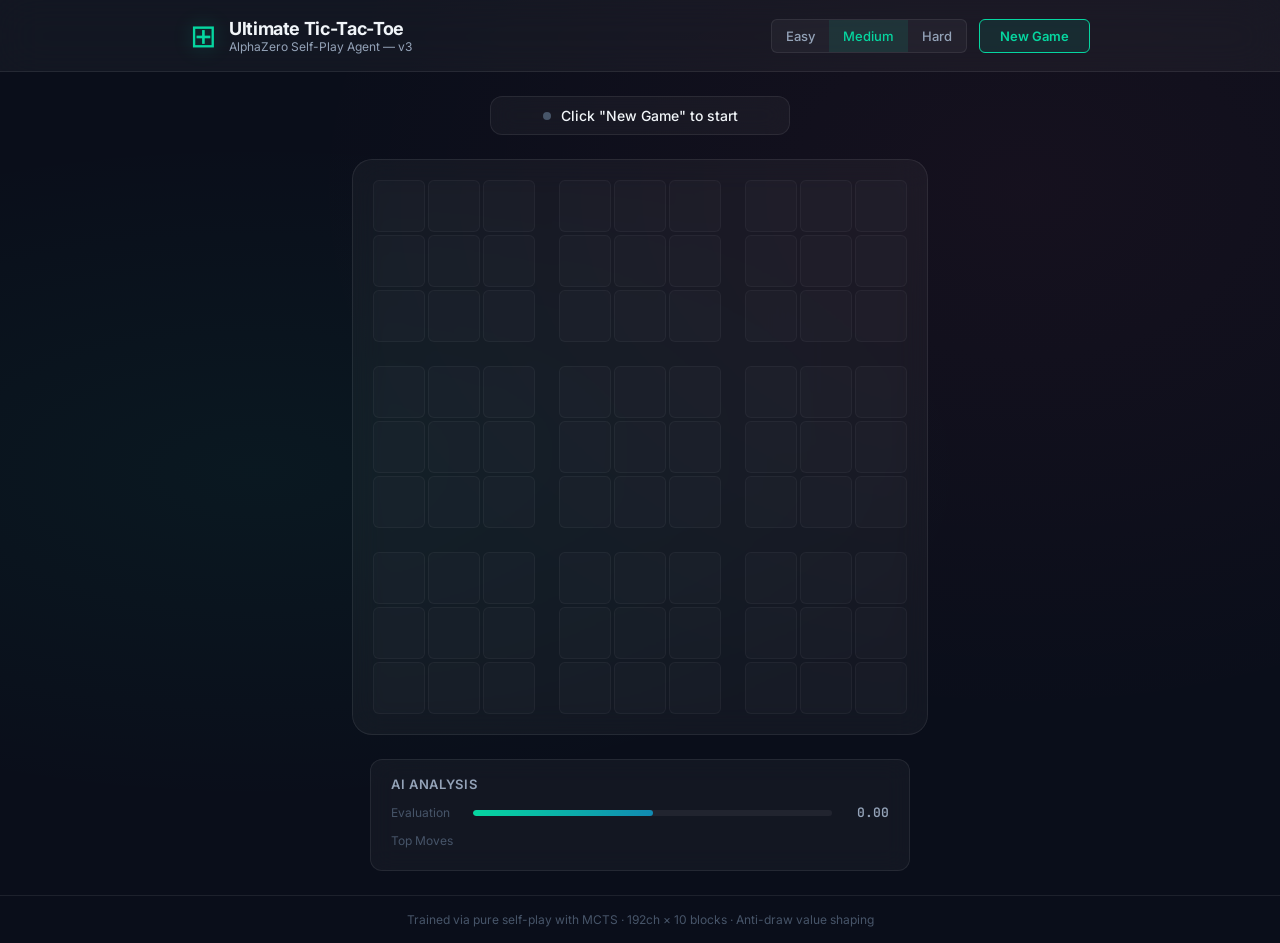
==== web_app/static/index.html @ 400d0bb5 "refactor: Migrate to uv and move web_app to dedicated folder - Created pyproject.toml to handle depe" ====
<!DOCTYPE html>
<html lang="en">
<head>
    <meta charset="UTF-8">
    <meta name="viewport" content="width=device-width, initial-scale=1.0">
    <title>Ultimate Tic-Tac-Toe — AlphaZero AI</title>
    <meta name="description" content="Play Ultimate Tic-Tac-Toe against a self-trained AlphaZero AI in your browser.">
    <link rel="preconnect" href="https://fonts.googleapis.com">
    <link rel="preconnect" href="https://fonts.gstatic.com" crossorigin>
    <link href="https://fonts.googleapis.com/css2?family=Inter:wght@300;400;500;600;700;800&family=JetBrains+Mono:wght@400;600&display=swap" rel="stylesheet">
    <link rel="stylesheet" href="/static/style.css">
</head>
<body>
    <div class="app">
        <!-- Header -->
        <header class="header">
            <div class="header-content">
                <div class="logo">
                    <span class="logo-icon">⊞</span>
                    <div>
                        <h1>Ultimate Tic-Tac-Toe</h1>
                        <p class="subtitle">AlphaZero Self-Play Agent — v3</p>
                    </div>
                </div>
                <div class="controls">
                    <div class="difficulty-selector" id="difficulty-selector">
                        <button class="diff-btn" data-diff="easy">Easy</button>
                        <button class="diff-btn active" data-diff="medium">Medium</button>
                        <button class="diff-btn" data-diff="hard">Hard</button>
                    </div>
                    <button class="btn-new-game" id="btn-new-game">New Game</button>
                </div>
            </div>
        </header>

        <!-- Main content -->
        <main class="main">
            <!-- Status bar -->
            <div class="status-bar" id="status-bar">
                <div class="status-indicator" id="status-indicator"></div>
                <span id="status-text">Click "New Game" to start</span>
            </div>

            <!-- Game board -->
            <div class="board-container">
                <div class="board" id="board">
                    <!-- 9 sub-boards, each with 9 cells -->
                </div>
            </div>

            <!-- AI Analysis Panel -->
            <div class="analysis-panel" id="analysis-panel">
                <h3>AI Analysis</h3>
                <div class="analysis-content">
                    <div class="eval-bar-container">
                        <div class="eval-label">Evaluation</div>
                        <div class="eval-bar">
                            <div class="eval-fill" id="eval-fill"></div>
                        </div>
                        <div class="eval-value" id="eval-value">0.00</div>
                    </div>
                    <div class="top-moves" id="top-moves">
                        <div class="top-moves-label">Top Moves</div>
                    </div>
                </div>
            </div>
        </main>

        <!-- Footer -->
        <footer class="footer">
            <p>Trained via pure self-play with MCTS · 192ch × 10 blocks · Anti-draw value shaping</p>
        </footer>
    </div>

    <!-- Overlay for game result -->
    <div class="result-overlay" id="result-overlay">
        <div class="result-card" id="result-card">
            <div class="result-icon" id="result-icon"></div>
            <h2 id="result-title"></h2>
            <p id="result-subtitle"></p>
            <button class="btn-new-game" id="btn-play-again">Play Again</button>
        </div>
    </div>

    <script src="/static/main.js"></script>
</body>
</html>
---- static/style.css ----
/* ── Reset & Base ──────────────────────────────────────────────────────── */
*, *::before, *::after {
    box-sizing: border-box;
    margin: 0;
    padding: 0;
}

:root {
    --bg-primary: #0a0e1a;
    --bg-secondary: #111827;
    --bg-card: rgba(17, 24, 39, 0.7);
    --bg-glass: rgba(255, 255, 255, 0.04);
    --border-glass: rgba(255, 255, 255, 0.08);
    --text-primary: #f1f5f9;
    --text-secondary: #94a3b8;
    --text-dim: #475569;
    
    --cyan: #06d6a0;
    --cyan-glow: rgba(6, 214, 160, 0.3);
    --magenta: #ef476f;
    --magenta-glow: rgba(239, 71, 111, 0.3);
    --gold: #ffd166;
    --gold-glow: rgba(255, 209, 102, 0.2);
    --blue: #118ab2;
    --blue-glow: rgba(17, 138, 178, 0.3);

    --cell-size: 52px;
    --gap-inner: 3px;
    --gap-outer: 8px;
    --radius-sm: 6px;
    --radius-md: 12px;
    --radius-lg: 20px;

    --transition-fast: 0.15s ease;
    --transition-med: 0.3s cubic-bezier(0.4, 0, 0.2, 1);
}

body {
    font-family: 'Inter', -apple-system, BlinkMacSystemFont, sans-serif;
    background: var(--bg-primary);
    color: var(--text-primary);
    min-height: 100vh;
    overflow-x: hidden;
    background-image: 
        radial-gradient(ellipse at 20% 50%, rgba(6, 214, 160, 0.05) 0%, transparent 50%),
        radial-gradient(ellipse at 80% 20%, rgba(239, 71, 111, 0.05) 0%, transparent 50%);
}

/* ── App Layout ────────────────────────────────────────────────────────── */
.app {
    display: flex;
    flex-direction: column;
    min-height: 100vh;
}

/* ── Header ────────────────────────────────────────────────────────────── */
.header {
    padding: 16px 24px;
    border-bottom: 1px solid var(--border-glass);
    background: var(--bg-glass);
    backdrop-filter: blur(20px);
    -webkit-backdrop-filter: blur(20px);
}

.header-content {
    max-width: 900px;
    margin: 0 auto;
    display: flex;
    align-items: center;
    justify-content: space-between;
    flex-wrap: wrap;
    gap: 16px;
}

.logo {
    display: flex;
    align-items: center;
    gap: 12px;
}

.logo-icon {
    font-size: 32px;
    color: var(--cyan);
    text-shadow: 0 0 20px var(--cyan-glow);
}

.logo h1 {
    font-size: 18px;
    font-weight: 700;
    letter-spacing: -0.02em;
}

.logo .subtitle {
    font-size: 12px;
    color: var(--text-secondary);
    font-weight: 400;
}

.controls {
    display: flex;
    align-items: center;
    gap: 12px;
}

.difficulty-selector {
    display: flex;
    background: var(--bg-glass);
    border: 1px solid var(--border-glass);
    border-radius: var(--radius-sm);
    overflow: hidden;
}

.diff-btn {
    padding: 8px 14px;
    border: none;
    background: transparent;
    color: var(--text-secondary);
    font-family: inherit;
    font-size: 13px;
    font-weight: 500;
    cursor: pointer;
    transition: all var(--transition-fast);
}

.diff-btn:hover {
    color: var(--text-primary);
    background: rgba(255, 255, 255, 0.05);
}

.diff-btn.active {
    color: var(--cyan);
    background: rgba(6, 214, 160, 0.1);
}

.btn-new-game {
    padding: 8px 20px;
    border: 1px solid var(--cyan);
    border-radius: var(--radius-sm);
    background: rgba(6, 214, 160, 0.1);
    color: var(--cyan);
    font-family: inherit;
    font-size: 13px;
    font-weight: 600;
    cursor: pointer;
    transition: all var(--transition-fast);
}

.btn-new-game:hover {
    background: rgba(6, 214, 160, 0.2);
    box-shadow: 0 0 20px var(--cyan-glow);
}

/* ── Main ──────────────────────────────────────────────────────────────── */
.main {
    flex: 1;
    display: flex;
    flex-direction: column;
    align-items: center;
    padding: 24px;
    gap: 24px;
}

/* ── Status Bar ────────────────────────────────────────────────────────── */
.status-bar {
    display: flex;
    align-items: center;
    gap: 10px;
    padding: 10px 20px;
    background: var(--bg-glass);
    border: 1px solid var(--border-glass);
    border-radius: var(--radius-md);
    backdrop-filter: blur(12px);
    font-size: 14px;
    font-weight: 500;
    min-width: 300px;
    justify-content: center;
}

.status-indicator {
    width: 8px;
    height: 8px;
    border-radius: 50%;
    background: var(--text-dim);
    transition: background var(--transition-med);
}

.status-indicator.your-turn {
    background: var(--cyan);
    box-shadow: 0 0 8px var(--cyan-glow);
    animation: pulse-glow 2s infinite;
}

.status-indicator.ai-turn {
    background: var(--magenta);
    box-shadow: 0 0 8px var(--magenta-glow);
    animation: pulse-glow 1s infinite;
}

.status-indicator.game-over {
    background: var(--gold);
    box-shadow: 0 0 8px var(--gold-glow);
}

@keyframes pulse-glow {
    0%, 100% { opacity: 1; }
    50% { opacity: 0.5; }
}

/* ── Board ─────────────────────────────────────────────────────────────── */
.board-container {
    position: relative;
}

.board {
    display: grid;
    grid-template-columns: repeat(3, 1fr);
    grid-template-rows: repeat(3, 1fr);
    gap: var(--gap-outer);
    padding: 12px;
    background: var(--bg-glass);
    border: 1px solid var(--border-glass);
    border-radius: var(--radius-lg);
    backdrop-filter: blur(16px);
}

.sub-board {
    display: grid;
    grid-template-columns: repeat(3, 1fr);
    grid-template-rows: repeat(3, 1fr);
    gap: var(--gap-inner);
    padding: 6px;
    border-radius: var(--radius-md);
    border: 2px solid transparent;
    transition: all var(--transition-med);
    position: relative;
    overflow: hidden;
}

.sub-board.active {
    border-color: var(--cyan);
    background: rgba(6, 214, 160, 0.06);
    box-shadow: 
        0 0 12px rgba(6, 214, 160, 0.25),
        0 0 32px rgba(6, 214, 160, 0.12),
        inset 0 0 16px rgba(6, 214, 160, 0.04);
    animation: board-pulse 2s ease-in-out infinite;
}

.sub-board.active-single {
    border-color: var(--cyan);
    border-width: 2.5px;
    background: rgba(6, 214, 160, 0.08);
    box-shadow: 
        0 0 16px rgba(6, 214, 160, 0.35),
        0 0 40px rgba(6, 214, 160, 0.15),
        inset 0 0 20px rgba(6, 214, 160, 0.06);
    animation: board-pulse-strong 1.8s ease-in-out infinite;
}

@keyframes board-pulse {
    0%, 100% { box-shadow: 0 0 12px rgba(6, 214, 160, 0.25), 0 0 32px rgba(6, 214, 160, 0.12); }
    50% { box-shadow: 0 0 18px rgba(6, 214, 160, 0.35), 0 0 40px rgba(6, 214, 160, 0.18); }
}

@keyframes board-pulse-strong {
    0%, 100% { 
        box-shadow: 0 0 16px rgba(6, 214, 160, 0.35), 0 0 40px rgba(6, 214, 160, 0.15);
        border-color: var(--cyan);
    }
    50% { 
        box-shadow: 0 0 24px rgba(6, 214, 160, 0.5), 0 0 56px rgba(6, 214, 160, 0.25);
        border-color: rgba(6, 214, 160, 0.7);
    }
}

.sub-board.won-p1 {
    background: rgba(6, 214, 160, 0.08);
    border-color: rgba(6, 214, 160, 0.3);
}

.sub-board.won-p2 {
    background: rgba(239, 71, 111, 0.08);
    border-color: rgba(239, 71, 111, 0.3);
}

.sub-board.drawn {
    background: rgba(255, 255, 255, 0.02);
    border-color: rgba(255, 255, 255, 0.06);
}

/* Won/drawn overlay */
.sub-board-overlay {
    position: absolute;
    inset: 0;
    display: flex;
    align-items: center;
    justify-content: center;
    font-size: 48px;
    font-weight: 800;
    border-radius: var(--radius-md);
    z-index: 2;
    animation: pop-in 0.4s cubic-bezier(0.34, 1.56, 0.64, 1);
    pointer-events: none;
}

.sub-board-overlay.p1 {
    color: var(--cyan);
    background: rgba(6, 214, 160, 0.12);
    text-shadow: 0 0 30px var(--cyan-glow);
}

.sub-board-overlay.p2 {
    color: var(--magenta);
    background: rgba(239, 71, 111, 0.12);
    text-shadow: 0 0 30px var(--magenta-glow);
}

.sub-board-overlay.draw {
    color: var(--text-dim);
    background: rgba(255, 255, 255, 0.04);
    font-size: 28px;
}

@keyframes pop-in {
    0% { transform: scale(0); opacity: 0; }
    100% { transform: scale(1); opacity: 1; }
}

/* ── Cells ─────────────────────────────────────────────────────────────── */
.cell {
    width: var(--cell-size);
    height: var(--cell-size);
    display: flex;
    align-items: center;
    justify-content: center;
    border-radius: var(--radius-sm);
    background: rgba(255, 255, 255, 0.02);
    border: 1px solid rgba(255, 255, 255, 0.04);
    font-size: 22px;
    font-weight: 700;
    cursor: default;
    transition: all var(--transition-fast);
    user-select: none;
    position: relative;
}

.cell.playable {
    cursor: pointer;
}

.cell.playable:hover {
    background: rgba(6, 214, 160, 0.1);
    border-color: rgba(6, 214, 160, 0.3);
    transform: scale(1.08);
}

.cell.p1 {
    color: var(--cyan);
    text-shadow: 0 0 12px var(--cyan-glow);
}

.cell.p2 {
    color: var(--magenta);
    text-shadow: 0 0 12px var(--magenta-glow);
}

.cell.ai-last-move {
    animation: ai-flash 0.6s ease;
}

@keyframes ai-flash {
    0% { background: rgba(239, 71, 111, 0.3); transform: scale(1.15); }
    100% { background: rgba(255, 255, 255, 0.02); transform: scale(1); }
}

/* ── Analysis Panel ────────────────────────────────────────────────────── */
.analysis-panel {
    width: 100%;
    max-width: 540px;
    background: var(--bg-glass);
    border: 1px solid var(--border-glass);
    border-radius: var(--radius-md);
    padding: 16px 20px;
    backdrop-filter: blur(12px);
}

.analysis-panel h3 {
    font-size: 13px;
    font-weight: 600;
    color: var(--text-secondary);
    text-transform: uppercase;
    letter-spacing: 0.05em;
    margin-bottom: 12px;
}

.analysis-content {
    display: flex;
    flex-direction: column;
    gap: 12px;
}

.eval-bar-container {
    display: flex;
    align-items: center;
    gap: 12px;
}

.eval-label {
    font-size: 12px;
    color: var(--text-dim);
    min-width: 70px;
}

.eval-bar {
    flex: 1;
    height: 6px;
    background: rgba(255, 255, 255, 0.06);
    border-radius: 3px;
    overflow: hidden;
}

.eval-fill {
    height: 100%;
    width: 50%;
    background: linear-gradient(90deg, var(--cyan), var(--blue));
    border-radius: 3px;
    transition: width var(--transition-med);
}

.eval-value {
    font-family: 'JetBrains Mono', monospace;
    font-size: 13px;
    font-weight: 600;
    color: var(--text-secondary);
    min-width: 45px;
    text-align: right;
}

.top-moves-label {
    font-size: 12px;
    color: var(--text-dim);
    margin-bottom: 6px;
}

.top-move-row {
    display: flex;
    align-items: center;
    gap: 8px;
    padding: 4px 0;
    font-size: 13px;
}

.top-move-coord {
    font-family: 'JetBrains Mono', monospace;
    color: var(--text-secondary);
    min-width: 50px;
}

.top-move-bar {
    flex: 1;
    height: 4px;
    background: rgba(255, 255, 255, 0.04);
    border-radius: 2px;
    overflow: hidden;
}

.top-move-bar-fill {
    height: 100%;
    background: var(--magenta);
    border-radius: 2px;
    transition: width var(--transition-med);
}

.top-move-pct {
    font-family: 'JetBrains Mono', monospace;
    font-size: 12px;
    color: var(--text-dim);
    min-width: 40px;
    text-align: right;
}

/* ── Footer ────────────────────────────────────────────────────────────── */
.footer {
    padding: 16px 24px;
    text-align: center;
    font-size: 12px;
    color: var(--text-dim);
    border-top: 1px solid var(--border-glass);
}

/* ── Result Overlay ────────────────────────────────────────────────────── */
.result-overlay {
    position: fixed;
    inset: 0;
    background: rgba(10, 14, 26, 0.85);
    backdrop-filter: blur(8px);
    display: flex;
    align-items: center;
    justify-content: center;
    z-index: 100;
    opacity: 0;
    pointer-events: none;
    transition: opacity var(--transition-med);
}

.result-overlay.visible {
    opacity: 1;
    pointer-events: auto;
}

.result-card {
    background: var(--bg-secondary);
    border: 1px solid var(--border-glass);
    border-radius: var(--radius-lg);
    padding: 48px;
    text-align: center;
    transform: scale(0.9);
    transition: transform var(--transition-med);
    max-width: 400px;
}

.result-overlay.visible .result-card {
    transform: scale(1);
}

.result-icon {
    font-size: 64px;
    margin-bottom: 16px;
}

.result-card h2 {
    font-size: 28px;
    font-weight: 800;
    margin-bottom: 8px;
}

.result-card p {
    color: var(--text-secondary);
    margin-bottom: 24px;
}

.result-card .btn-new-game {
    padding: 12px 32px;
    font-size: 15px;
}

/* ── Thinking spinner ──────────────────────────────────────────────────── */
.thinking-dots::after {
    content: '';
    animation: dots 1.5s steps(4, end) infinite;
}

@keyframes dots {
    0% { content: ''; }
    25% { content: '.'; }
    50% { content: '..'; }
    75% { content: '...'; }
}

/* ── Responsive ────────────────────────────────────────────────────────── */
@media (max-width: 600px) {
    :root {
        --cell-size: 36px;
        --gap-outer: 5px;
        --gap-inner: 2px;
    }

    .header-content {
        flex-direction: column;
        align-items: flex-start;
    }

    .sub-board-overlay {
        font-size: 32px;
    }
}
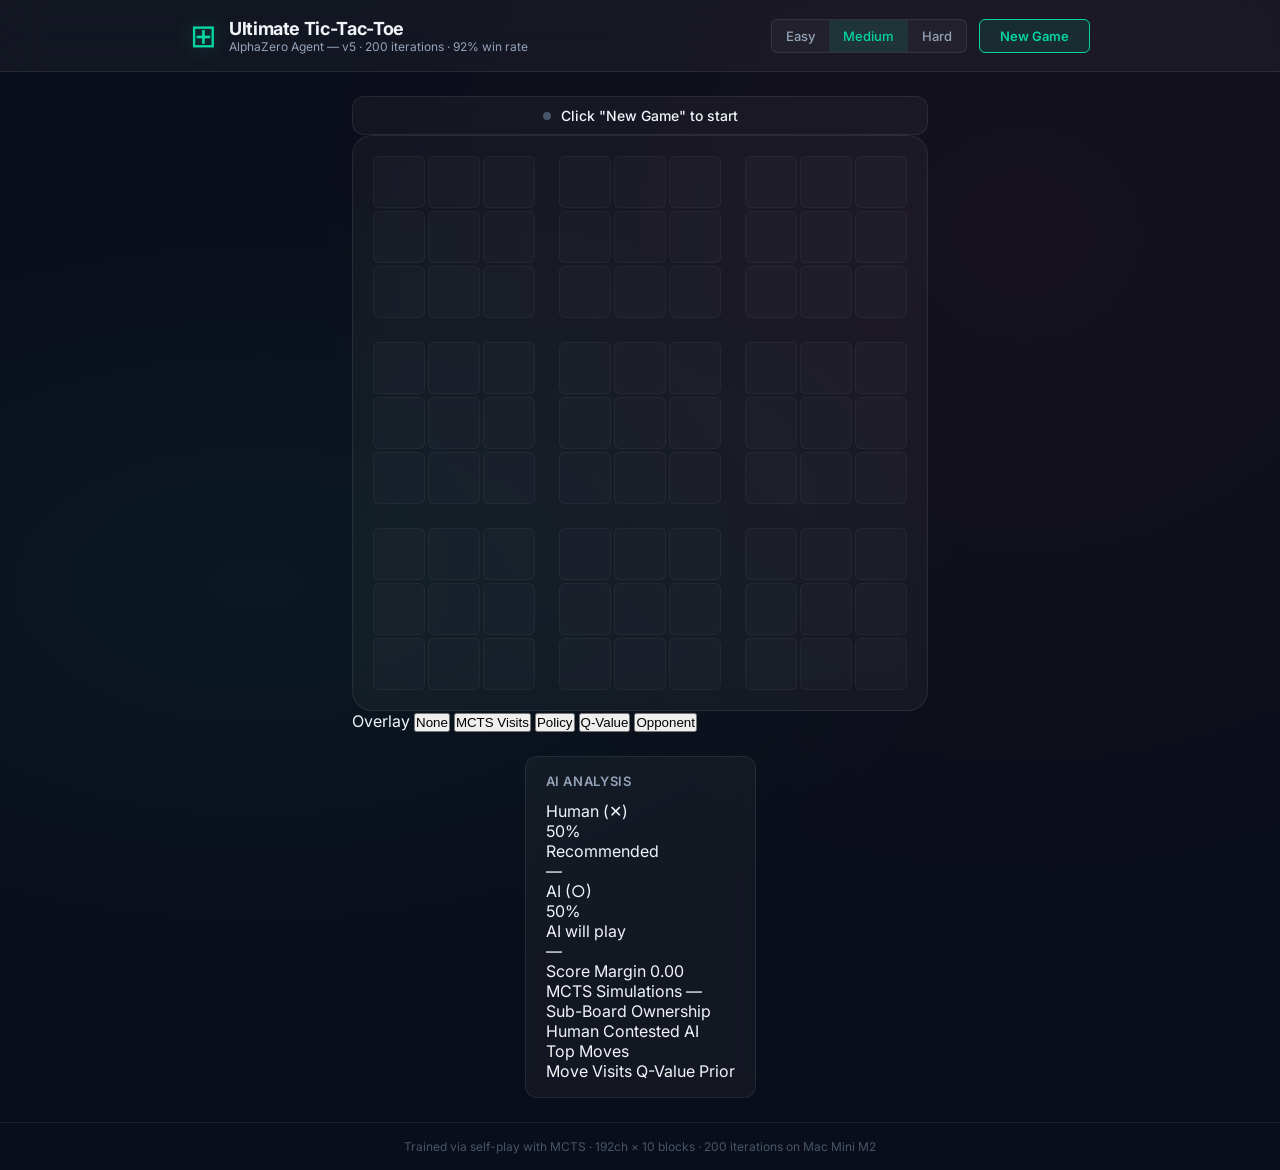
==== commit f9d561df: "wip: save flask app changes before merge" ====
--- a/web_app/static/index.html
+++ b/web_app/static/index.html
@@ -4,7 +4,7 @@
     <meta charset="UTF-8">
     <meta name="viewport" content="width=device-width, initial-scale=1.0">
     <title>Ultimate Tic-Tac-Toe — AlphaZero AI</title>
-    <meta name="description" content="Play Ultimate Tic-Tac-Toe against a self-trained AlphaZero AI in your browser.">
+    <meta name="description" content="Play Ultimate Tic-Tac-Toe against a self-trained AlphaZero AI — see how it thinks in real-time.">
     <link rel="preconnect" href="https://fonts.googleapis.com">
     <link rel="preconnect" href="https://fonts.gstatic.com" crossorigin>
     <link href="https://fonts.googleapis.com/css2?family=Inter:wght@300;400;500;600;700;800&family=JetBrains+Mono:wght@400;600&display=swap" rel="stylesheet">
@@ -19,7 +19,7 @@
                     <span class="logo-icon">⊞</span>
                     <div>
                         <h1>Ultimate Tic-Tac-Toe</h1>
-                        <p class="subtitle">AlphaZero Self-Play Agent — v3</p>
+                        <p class="subtitle">AlphaZero Agent — v5 · 200 iterations · 92% win rate</p>
                     </div>
                 </div>
                 <div class="controls">
@@ -33,34 +33,97 @@
             </div>
         </header>
 
-        <!-- Main content -->
+        <!-- Main content — side by side -->
         <main class="main">
-            <!-- Status bar -->
-            <div class="status-bar" id="status-bar">
-                <div class="status-indicator" id="status-indicator"></div>
-                <span id="status-text">Click "New Game" to start</span>
-            </div>
+            <!-- Left: Game board -->
+            <div class="game-side">
+                <!-- Status bar -->
+                <div class="status-bar" id="status-bar">
+                    <div class="status-indicator" id="status-indicator"></div>
+                    <span id="status-text">Click "New Game" to start</span>
+                </div>
 
-            <!-- Game board -->
-            <div class="board-container">
-                <div class="board" id="board">
-                    <!-- 9 sub-boards, each with 9 cells -->
+                <!-- Game board -->
+                <div class="board-container">
+                    <div class="board" id="board">
+                        <!-- 9 sub-boards, each with 9 cells -->
+                    </div>
+                </div>
+
+                <!-- Visualization toggle bar -->
+                <div class="viz-toggle-bar" id="viz-toggle-bar">
+                    <span class="viz-label">Overlay</span>
+                    <button class="viz-btn active" data-mode="none">None</button>
+                    <button class="viz-btn" data-mode="visits">MCTS Visits</button>
+                    <button class="viz-btn" data-mode="policy">Policy</button>
+                    <button class="viz-btn" data-mode="qvalue">Q-Value</button>
+                    <button class="viz-btn" data-mode="opponent">Opponent</button>
                 </div>
             </div>
 
-            <!-- AI Analysis Panel -->
-            <div class="analysis-panel" id="analysis-panel">
-                <h3>AI Analysis</h3>
-                <div class="analysis-content">
-                    <div class="eval-bar-container">
-                        <div class="eval-label">Evaluation</div>
-                        <div class="eval-bar">
-                            <div class="eval-fill" id="eval-fill"></div>
+            <!-- Right: AI Analysis Panel -->
+            <div class="analysis-side" id="analysis-side">
+                <div class="analysis-panel" id="analysis-panel">
+                    <h3>AI Analysis</h3>
+
+                    <!-- Evaluation: dual columns -->
+                    <div class="eval-dual">
+                        <div class="eval-col eval-col-human">
+                            <div class="eval-side-label">Human (✕)</div>
+                            <div class="eval-pct" id="eval-pct-human">50%</div>
+                            <div class="eval-best-label">Recommended</div>
+                            <div class="eval-best-move" id="eval-best-human">—</div>
                         </div>
-                        <div class="eval-value" id="eval-value">0.00</div>
+                        <div class="eval-bar-col">
+                            <div class="eval-bar-track">
+                                <div class="eval-bar-fill" id="eval-bar-fill"></div>
+                            </div>
+                        </div>
+                        <div class="eval-col eval-col-ai">
+                            <div class="eval-side-label">AI (○)</div>
+                            <div class="eval-pct" id="eval-pct-ai">50%</div>
+                            <div class="eval-best-label">AI will play</div>
+                            <div class="eval-best-move" id="eval-best-ai">—</div>
+                        </div>
                     </div>
-                    <div class="top-moves" id="top-moves">
-                        <div class="top-moves-label">Top Moves</div>
+
+                    <!-- Score margin -->
+                    <div class="score-margin-section">
+                        <div class="metric-row">
+                            <span class="metric-label">Score Margin</span>
+                            <span class="metric-value" id="score-margin-value">0.00</span>
+                        </div>
+                        <div class="metric-row">
+                            <span class="metric-label">MCTS Simulations</span>
+                            <span class="metric-value" id="sims-value">—</span>
+                        </div>
+                    </div>
+
+                    <!-- Ownership map -->
+                    <div class="ownership-section">
+                        <div class="section-label">Sub-Board Ownership</div>
+                        <div class="ownership-grid" id="ownership-grid">
+                            <!-- 9 ownership cells -->
+                        </div>
+                        <div class="ownership-legend">
+                            <span class="own-leg-item"><span class="own-dot human"></span>Human</span>
+                            <span class="own-leg-item"><span class="own-dot contested"></span>Contested</span>
+                            <span class="own-leg-item"><span class="own-dot ai"></span>AI</span>
+                        </div>
+                    </div>
+
+                    <!-- Top moves -->
+                    <div class="top-moves-section">
+                        <div class="section-label">Top Moves</div>
+                        <div class="top-moves-header">
+                            <span class="tm-col tm-col-move">Move</span>
+                            <span class="tm-col tm-col-bar">Visits</span>
+                            <span class="tm-col tm-col-q">Q-Value</span>
+                            <span class="tm-col tm-col-prior">Prior</span>
+                        </div>
+                        <div class="top-moves-list" id="top-moves-list">
+                            <!-- populated by JS -->
+                        </div>
                     </div>
                 </div>
             </div>
@@ -68,7 +131,7 @@
 
         <!-- Footer -->
         <footer class="footer">
-            <p>Trained via pure self-play with MCTS · 192ch × 10 blocks · Anti-draw value shaping</p>
+            <p>Trained via self-play with MCTS · 192ch × 10 blocks · 200 iterations on Mac Mini M2</p>
         </footer>
     </div>
 
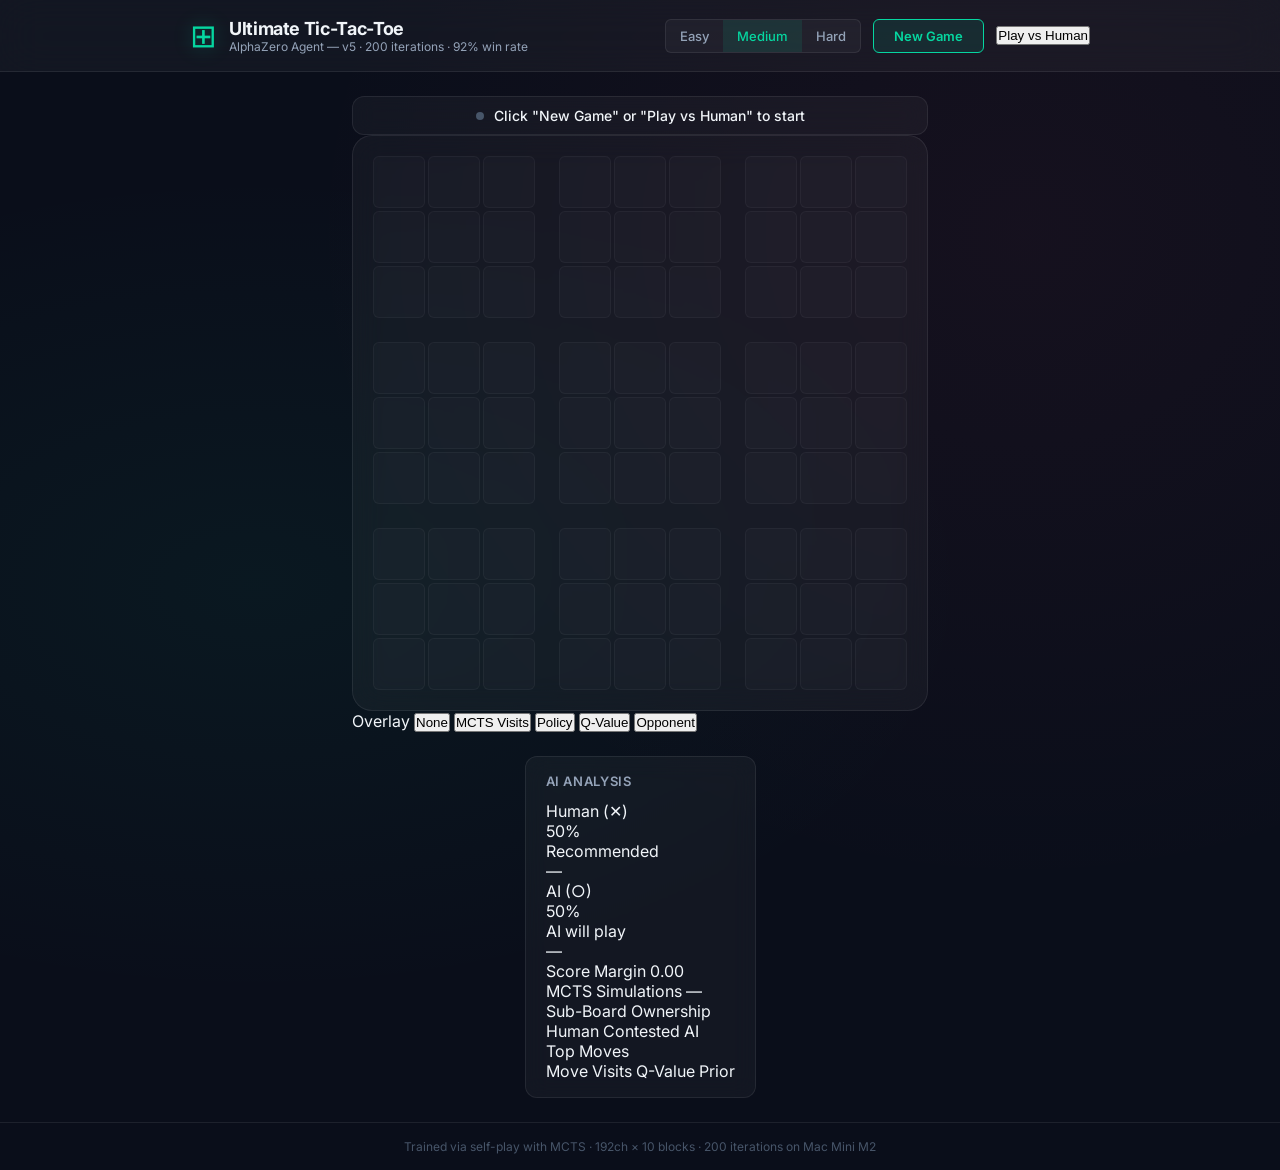
==== commit efbca8b5: "feat: setup Fly.io deployment with Redis state sync for horizontal scaling" ====
--- a/web_app/static/index.html
+++ b/web_app/static/index.html
@@ -3,8 +3,8 @@
 <head>
     <meta charset="UTF-8">
     <meta name="viewport" content="width=device-width, initial-scale=1.0">
-    <title>Ultimate Tic-Tac-Toe — AlphaZero AI</title>
-    <meta name="description" content="Play Ultimate Tic-Tac-Toe against a self-trained AlphaZero AI — see how it thinks in real-time.">
+    <title>Ultimate Tic-Tac-Toe — AlphaZero AI & Online Multiplayer</title>
+    <meta name="description" content="Play Ultimate Tic-Tac-Toe against a self-trained AlphaZero AI or a friend online.">
     <link rel="preconnect" href="https://fonts.googleapis.com">
     <link rel="preconnect" href="https://fonts.gstatic.com" crossorigin>
     <link href="https://fonts.googleapis.com/css2?family=Inter:wght@300;400;500;600;700;800&family=JetBrains+Mono:wght@400;600&display=swap" rel="stylesheet">
@@ -29,6 +29,7 @@
                         <button class="diff-btn" data-diff="hard">Hard</button>
                     </div>
                     <button class="btn-new-game" id="btn-new-game">New Game</button>
+                    <button class="btn-multiplayer" id="btn-multiplayer">Play vs Human</button>
                 </div>
             </div>
         </header>
@@ -40,7 +41,14 @@
                 <!-- Status bar -->
                 <div class="status-bar" id="status-bar">
                     <div class="status-indicator" id="status-indicator"></div>
-                    <span id="status-text">Click "New Game" to start</span>
+                    <span id="status-text">Click "New Game" or "Play vs Human" to start</span>
+                </div>
+
+                <!-- Share Link Bar (for active multiplayer game) -->
+                <div class="share-bar" id="share-bar" style="display: none;">
+                    <span>Room: <strong id="room-display">...</strong></span>
+                    <input type="text" id="share-url" readonly>
+                    <button id="btn-copy-url">Copy Link</button>
                 </div>
 
                 <!-- Game board -->
@@ -145,6 +153,24 @@
         </div>
     </div>
 
+    <!-- Overlay for waiting for opponent -->
+    <div class="result-overlay" id="waiting-overlay" style="display: none;">
+        <div class="result-card">
+            <div class="spinner-container">
+                <div class="spinner"></div>
+            </div>
+            <h2>Waiting for Opponent</h2>
+            <p>Share this link to invite someone to play:</p>
+            <div class="share-input-group">
+                <input type="text" id="waiting-share-url" readonly>
+                <button id="btn-waiting-copy-url">Copy</button>
+            </div>
+            <p class="waiting-note">The game will start automatically when they join.</p>
+            <button class="btn-cancel-waiting" id="btn-cancel-waiting">Cancel</button>
+        </div>
+    </div>
+
+    <script src="https://cdn.socket.io/4.7.5/socket.io.min.js"></script>
     <script src="/static/main.js"></script>
 </body>
 </html>
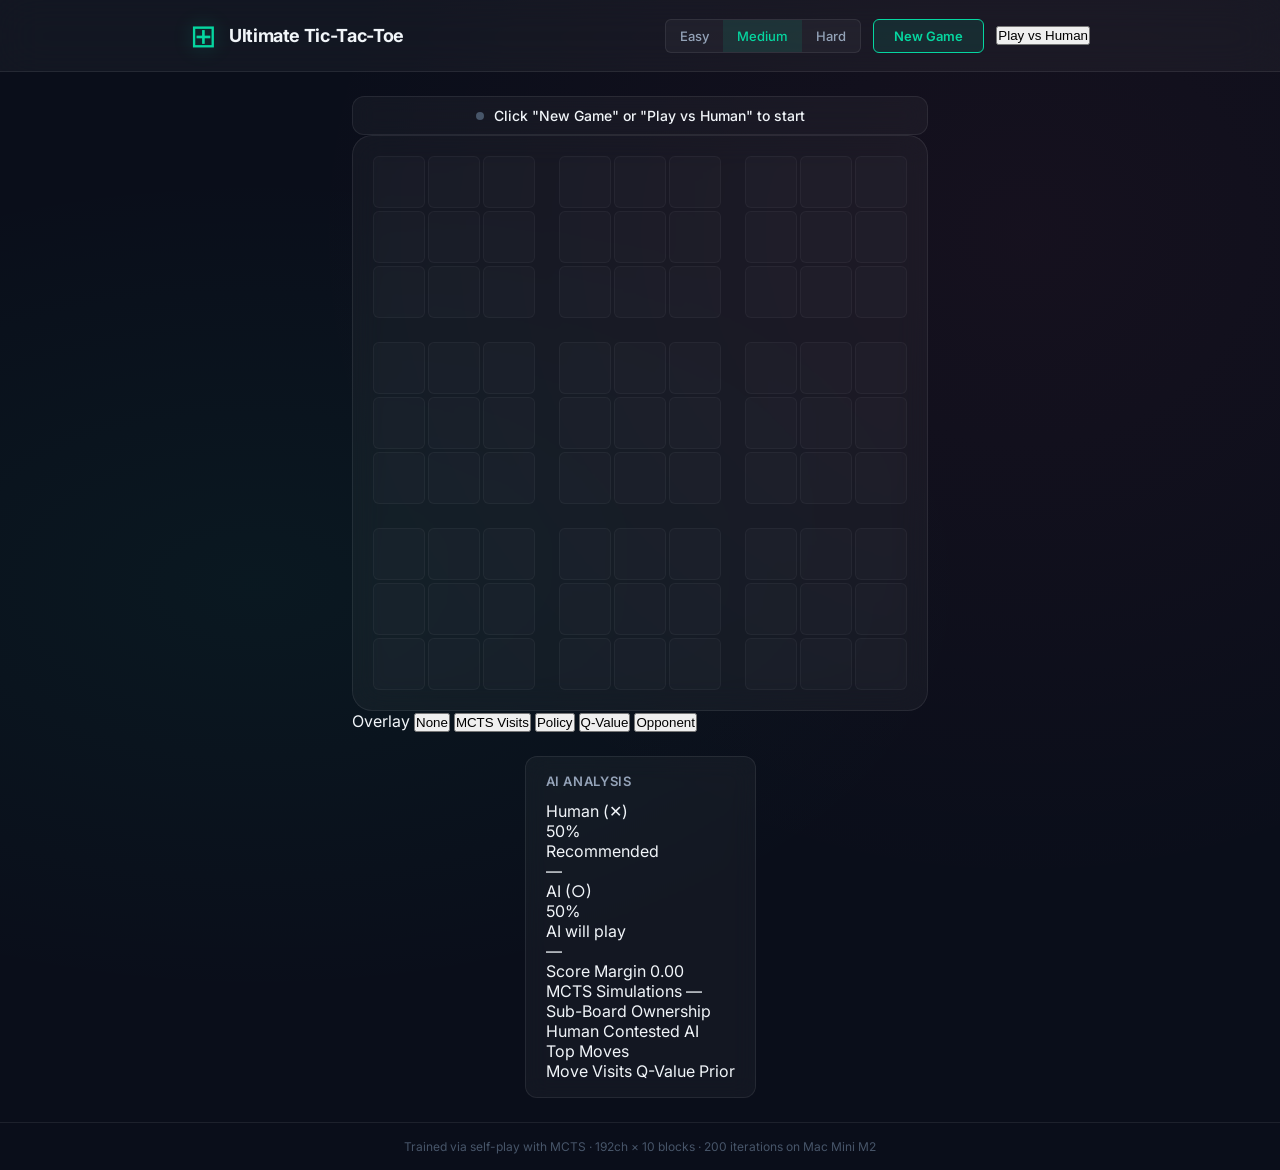
==== commit d8e719fe: "Add ownership tracking to MCTS/value head, real arena eval in training loop - Value head: deeper tru" ====
--- a/web_app/static/index.html
+++ b/web_app/static/index.html
@@ -19,7 +19,7 @@
                     <span class="logo-icon">⊞</span>
                     <div>
                         <h1>Ultimate Tic-Tac-Toe</h1>
-                        <p class="subtitle">AlphaZero Agent — v5 · 200 iterations · 92% win rate</p>
+
                     </div>
                 </div>
                 <div class="controls">
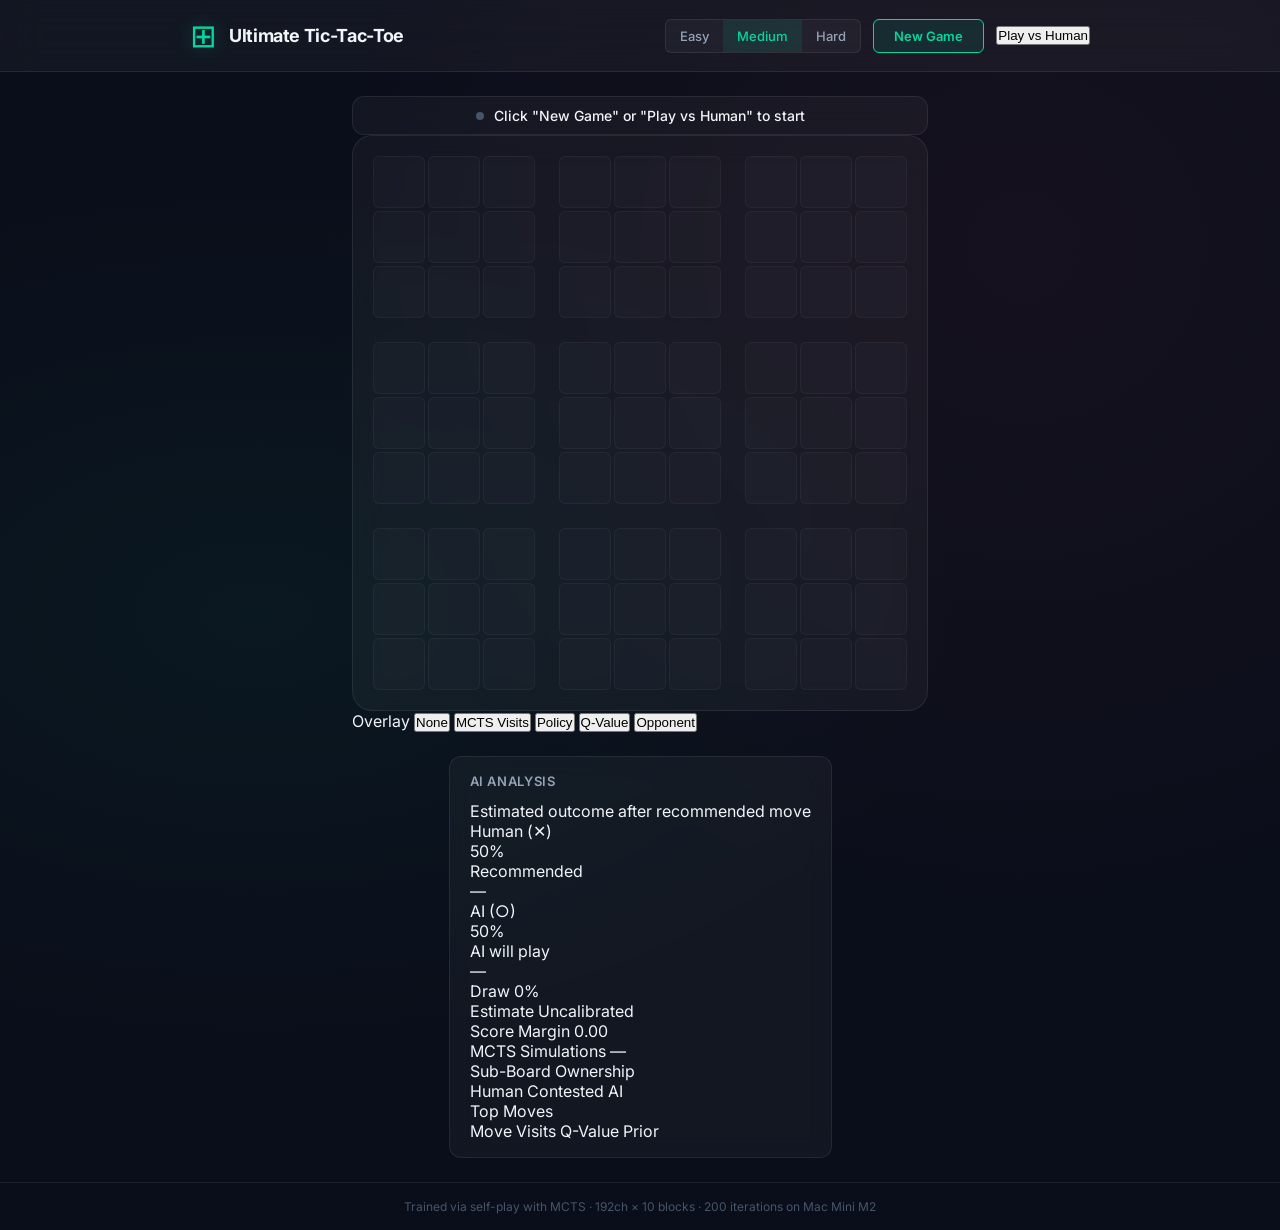
==== commit e04ddba2: "Implement calibrated WDL value pipeline" ====
--- a/web_app/static/index.html
+++ b/web_app/static/index.html
@@ -74,7 +74,8 @@
                 <div class="analysis-panel" id="analysis-panel">
                     <h3>AI Analysis</h3>
 
-                    <!-- Evaluation: dual columns -->
+                    <div class="section-label">Estimated outcome after recommended move</div>
+                    <!-- Evaluation: W/D/L from the human-to-move perspective -->
                     <div class="eval-dual">
                         <div class="eval-col eval-col-human">
                             <div class="eval-side-label">Human (✕)</div>
@@ -97,6 +98,14 @@
 
                     <!-- Score margin -->
                     <div class="score-margin-section">
+                        <div class="metric-row">
+                            <span class="metric-label">Draw</span>
+                            <span class="metric-value eval-draw" id="eval-pct-draw">0%</span>
+                        </div>
+                        <div class="metric-row">
+                            <span class="metric-label">Estimate</span>
+                            <span class="metric-value" id="eval-calibration-status">Uncalibrated</span>
+                        </div>
                         <div class="metric-row">
                             <span class="metric-label">Score Margin</span>
                             <span class="metric-value" id="score-margin-value">0.00</span>
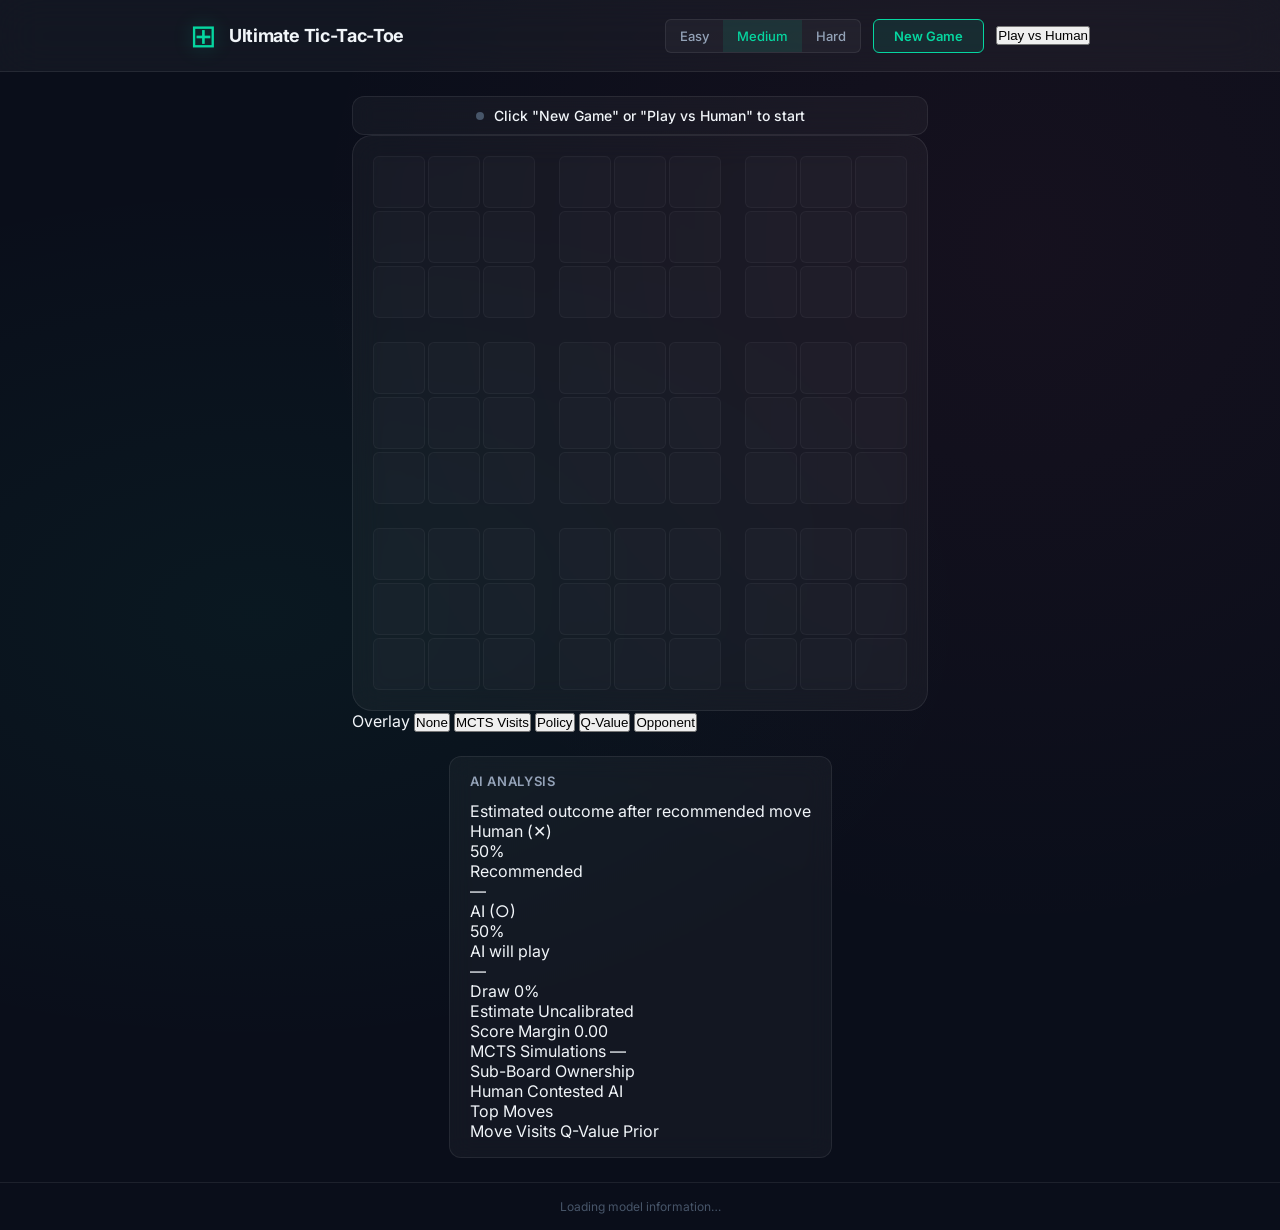
==== commit 780c9361: "Package experimental lightweight Transformer web trial" ====
--- a/web_app/static/index.html
+++ b/web_app/static/index.html
@@ -148,7 +148,7 @@
 
         <!-- Footer -->
         <footer class="footer">
-            <p>Trained via self-play with MCTS · 192ch × 10 blocks · 200 iterations on Mac Mini M2</p>
+            <p id="model-info">Loading model information…</p>
         </footer>
     </div>
 
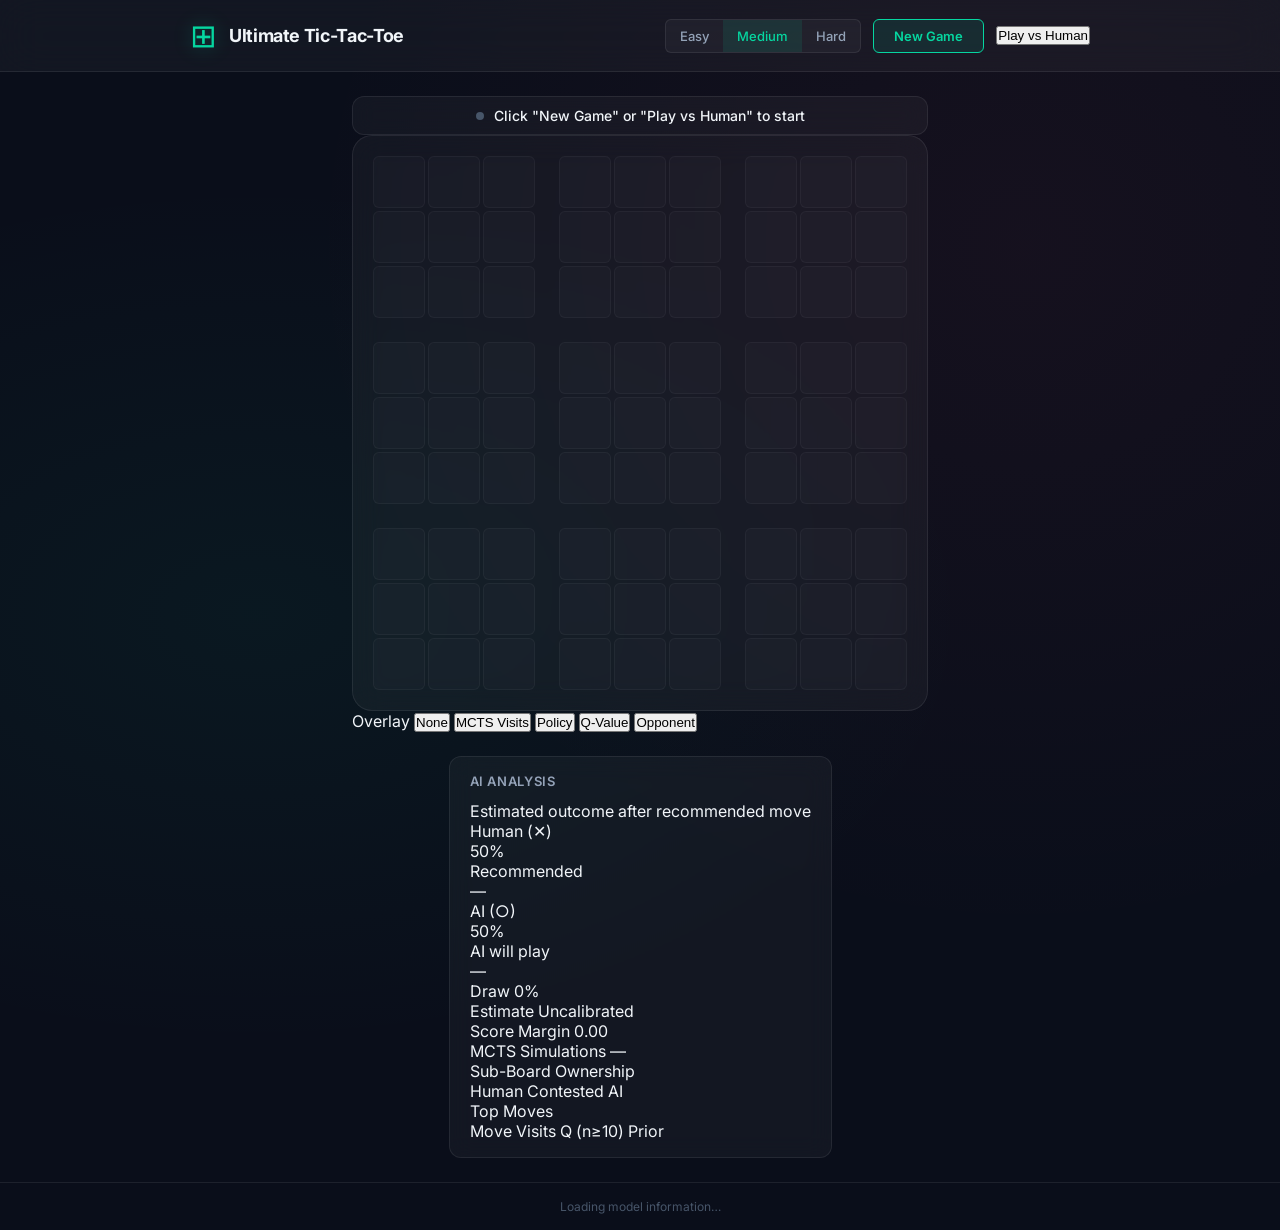
==== commit 651f0d45: "Refine hard analysis and hide sparse Q values" ====
--- a/web_app/static/index.html
+++ b/web_app/static/index.html
@@ -135,7 +135,7 @@
                         <div class="top-moves-header">
                             <span class="tm-col tm-col-move">Move</span>
                             <span class="tm-col tm-col-bar">Visits</span>
-                            <span class="tm-col tm-col-q">Q-Value</span>
+                            <span class="tm-col tm-col-q" title="Q is hidden below 10 visits">Q (n≥10)</span>
                             <span class="tm-col tm-col-prior">Prior</span>
                         </div>
                         <div class="top-moves-list" id="top-moves-list">
